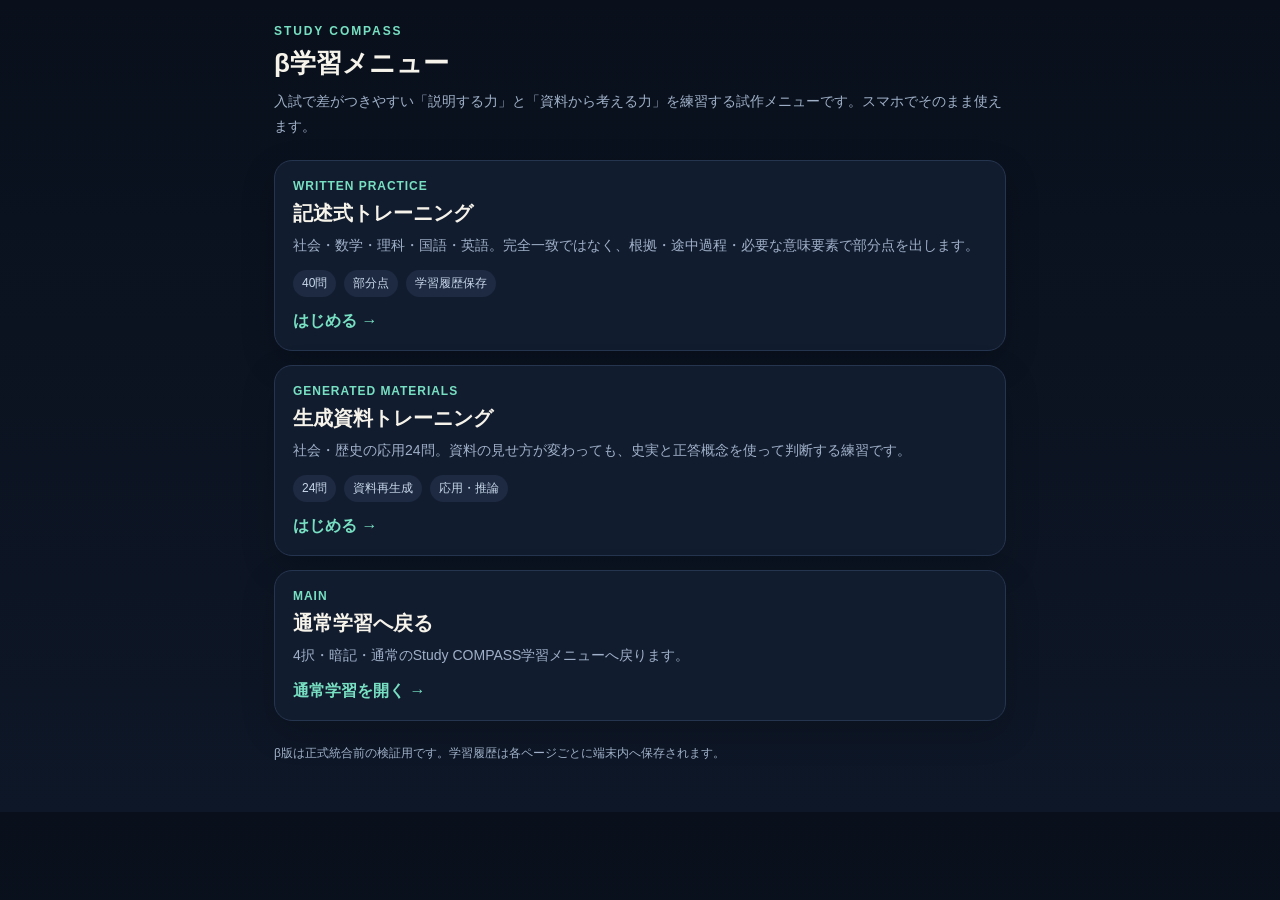
==== beta.html @ 24990135 "feat: add short beta entrypoint" ====
<!doctype html><html lang="ja"><head><meta charset="utf-8"><meta name="viewport" content="width=device-width,initial-scale=1"><meta http-equiv="refresh" content="0;url=./practice-beta.html"><title>Study COMPASS｜β学習</title><link rel="canonical" href="./practice-beta.html"></head><body><p><a href="./practice-beta.html">Study COMPASS β学習メニューを開く</a></p></body></html>
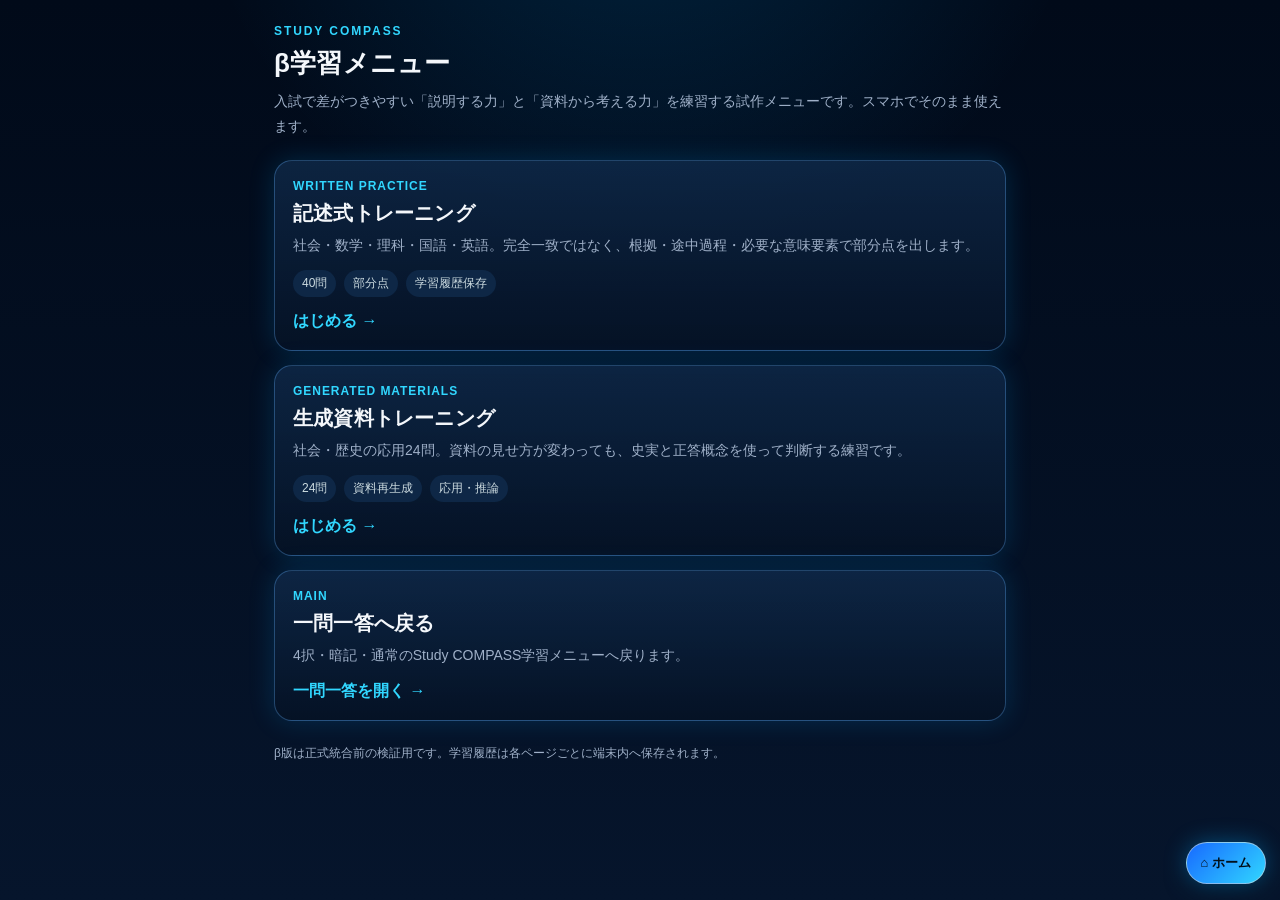
==== commit 1c7736d9: "feat: add persistent home navigation to beta page" ====
--- a/beta.html
+++ b/beta.html
@@ -1 +1 @@
-<!doctype html><html lang="ja"><head><meta charset="utf-8"><meta name="viewport" content="width=device-width,initial-scale=1"><meta http-equiv="refresh" content="0;url=./practice-beta.html"><title>Study COMPASS｜β学習</title><link rel="canonical" href="./practice-beta.html"></head><body><p><a href="./practice-beta.html">Study COMPASS β学習メニューを開く</a></p></body></html>+<!doctype html><html lang="ja"><head><meta charset="utf-8"><meta name="viewport" content="width=device-width,initial-scale=1"><meta http-equiv="refresh" content="0;url=./practice-beta.html"><title>Study COMPASS｜β学習</title><link rel="canonical" href="./practice-beta.html"></head><body><a class="global-home" href="/" aria-label="Study COMPASSホームへ戻る">⌂ ホーム</a><p><a href="./practice-beta.html">Study COMPASS β学習メニューを開く</a></p></body></html>
